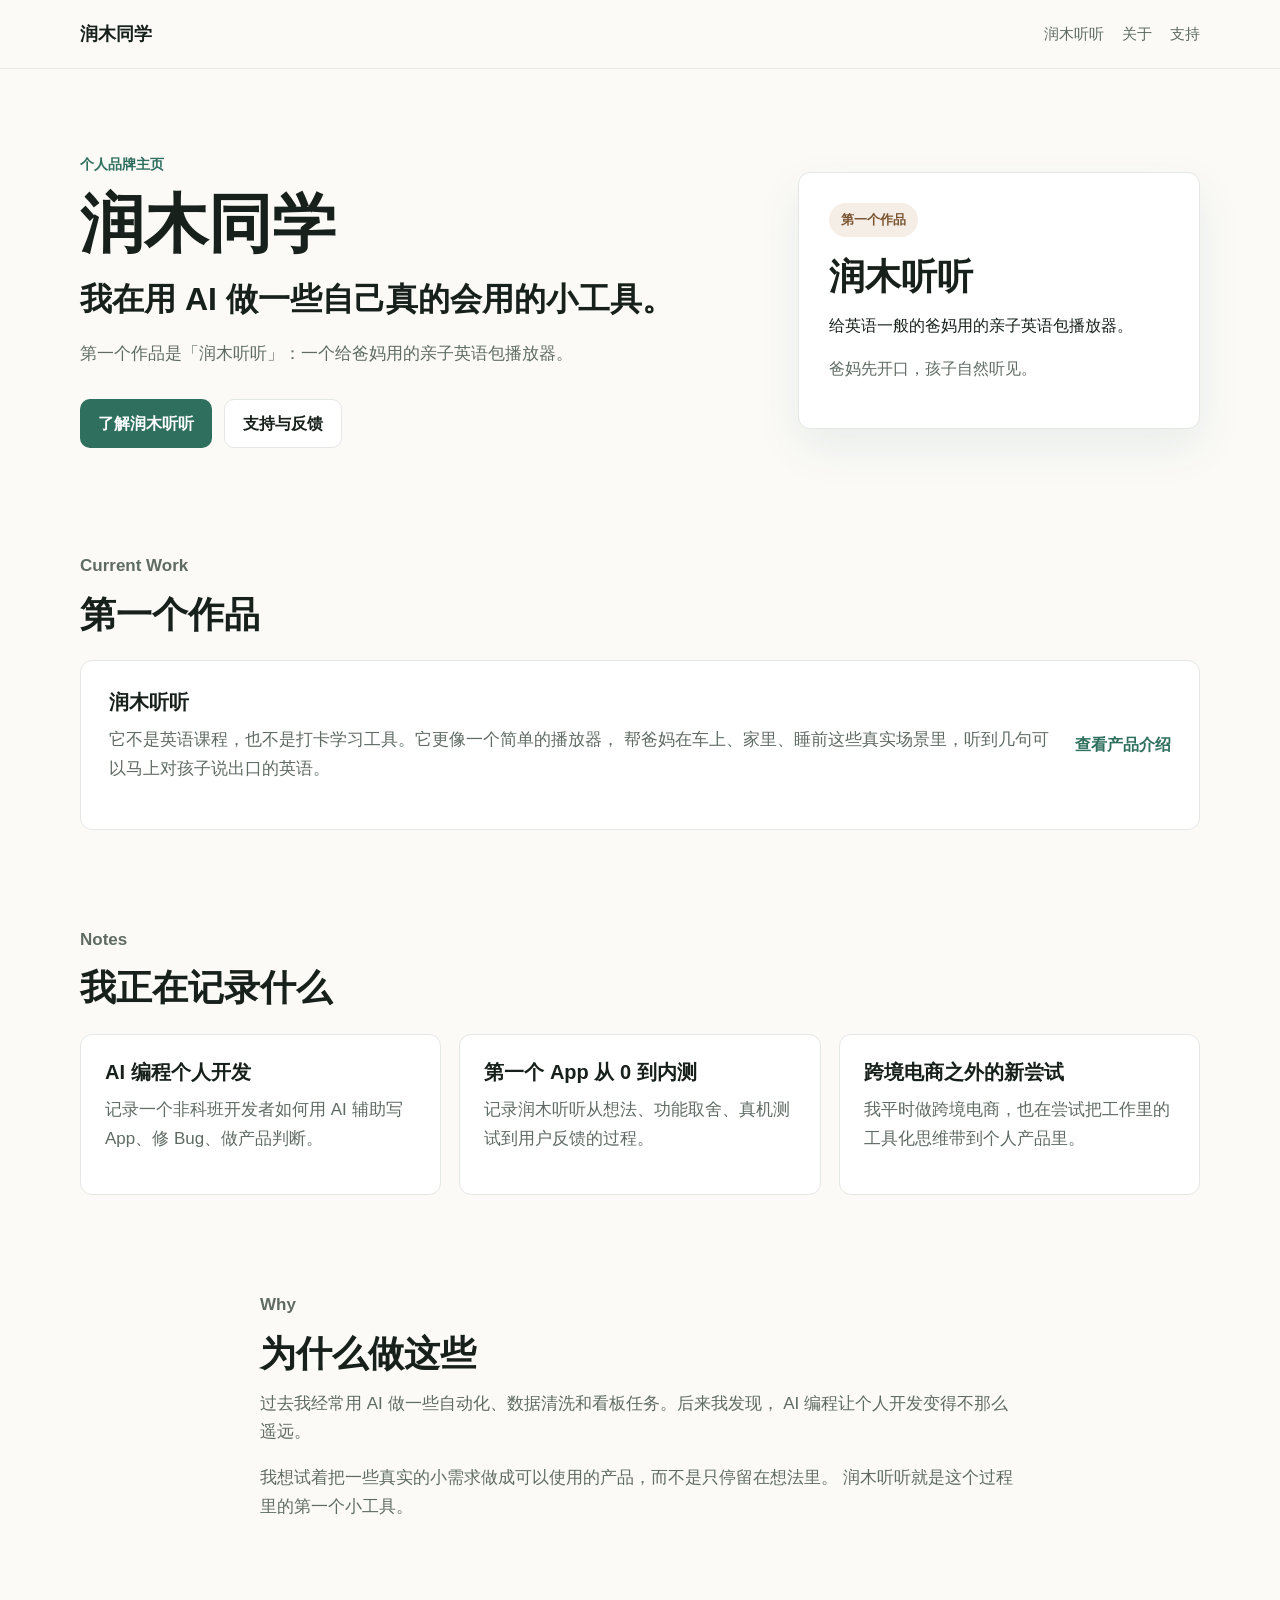
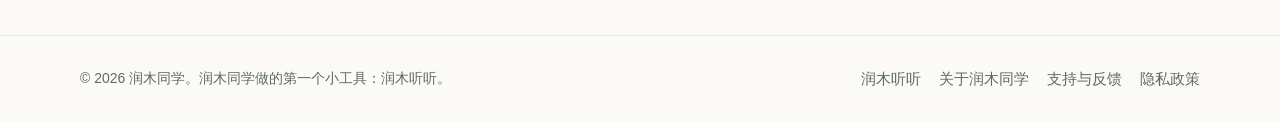
==== index.html @ d9564899 "第一次提交，雏形占位" ====
<!doctype html>
<html lang="zh-CN">
  <head>
    <meta charset="utf-8">
    <meta name="viewport" content="width=device-width, initial-scale=1">
    <title>润木同学｜用 AI 做真实小工具</title>
    <meta
      name="description"
      content="润木同学正在用 AI 辅助开发一些自己真的会用的小工具。第一个作品是润木听听，一个给爸妈用的亲子英语包播放器。"
    >
    <link rel="stylesheet" href="assets/css/style.css">
  </head>
  <body>
    <header class="site-header">
      <nav class="nav container" aria-label="主导航">
        <a class="brand" href="index.html">润木同学</a>
        <div class="nav-links">
          <a href="tingting.html">润木听听</a>
          <a href="about.html">关于</a>
          <a href="support.html">支持</a>
        </div>
      </nav>
    </header>

    <main>
      <section class="hero container">
        <div class="hero-copy">
          <p class="eyebrow">个人品牌主页</p>
          <h1>润木同学</h1>
          <p class="lead">我在用 AI 做一些自己真的会用的小工具。</p>
          <p class="hero-note">
            第一个作品是「润木听听」：一个给爸妈用的亲子英语包播放器。
          </p>
          <div class="actions">
            <a class="button button-primary" href="tingting.html">了解润木听听</a>
            <a class="button button-secondary" href="support.html">支持与反馈</a>
          </div>
        </div>

        <aside class="product-card" aria-label="当前作品">
          <span class="tag">第一个作品</span>
          <h2>润木听听</h2>
          <p>给英语一般的爸妈用的亲子英语包播放器。</p>
          <p class="muted">爸妈先开口，孩子自然听见。</p>
        </aside>
      </section>

      <section class="section container">
        <div class="section-heading">
          <p class="eyebrow">Current Work</p>
          <h2>第一个作品</h2>
        </div>
        <div class="feature">
          <div>
            <h3>润木听听</h3>
            <p>
              它不是英语课程，也不是打卡学习工具。它更像一个简单的播放器，
              帮爸妈在车上、家里、睡前这些真实场景里，听到几句可以马上对孩子说出口的英语。
            </p>
          </div>
          <a class="text-link" href="tingting.html">查看产品介绍</a>
        </div>
      </section>

      <section class="section container">
        <div class="section-heading">
          <p class="eyebrow">Notes</p>
          <h2>我正在记录什么</h2>
        </div>
        <div class="grid">
          <article class="card">
            <h3>AI 编程个人开发</h3>
            <p>记录一个非科班开发者如何用 AI 辅助写 App、修 Bug、做产品判断。</p>
          </article>
          <article class="card">
            <h3>第一个 App 从 0 到内测</h3>
            <p>记录润木听听从想法、功能取舍、真机测试到用户反馈的过程。</p>
          </article>
          <article class="card">
            <h3>跨境电商之外的新尝试</h3>
            <p>我平时做跨境电商，也在尝试把工作里的工具化思维带到个人产品里。</p>
          </article>
        </div>
      </section>

      <section class="section section-narrow container">
        <p class="eyebrow">Why</p>
        <h2>为什么做这些</h2>
        <p>
          过去我经常用 AI 做一些自动化、数据清洗和看板任务。后来我发现，
          AI 编程让个人开发变得不那么遥远。
        </p>
        <p>
          我想试着把一些真实的小需求做成可以使用的产品，而不是只停留在想法里。
          润木听听就是这个过程里的第一个小工具。
        </p>
      </section>
    </main>

    <footer class="site-footer">
      <div class="container footer-inner">
        <p>© 2026 润木同学。润木同学做的第一个小工具：润木听听。</p>
        <div class="footer-links">
          <a href="tingting.html">润木听听</a>
          <a href="about.html">关于润木同学</a>
          <a href="support.html">支持与反馈</a>
          <a href="privacy.html">隐私政策</a>
        </div>
      </div>
    </footer>
  </body>
</html>
---- assets/css/style.css ----
:root {
  --bg: #fbfaf7;
  --surface: #ffffff;
  --text: #17201b;
  --muted: #5f6b63;
  --border: #e4e8e2;
  --primary: #2e6f5e;
  --primary-dark: #1f5b4d;
  --wood: #b98555;
}

* {
  box-sizing: border-box;
}

html {
  background: var(--bg);
  color: var(--text);
  font-family: -apple-system, BlinkMacSystemFont, "Segoe UI", "PingFang SC",
    "Microsoft YaHei", sans-serif;
}

body {
  margin: 0;
  background: var(--bg);
  color: var(--text);
  line-height: 1.7;
}

a {
  color: inherit;
  text-decoration: none;
}

.container {
  width: min(1120px, calc(100% - 40px));
  margin: 0 auto;
}

.site-header {
  position: sticky;
  top: 0;
  z-index: 10;
  border-bottom: 1px solid rgba(228, 232, 226, 0.8);
  background: rgba(251, 250, 247, 0.92);
  backdrop-filter: blur(12px);
}

.nav {
  display: flex;
  min-height: 68px;
  align-items: center;
  justify-content: space-between;
  gap: 24px;
}

.brand {
  font-size: 18px;
  font-weight: 700;
}

.nav-links,
.footer-links {
  display: flex;
  flex-wrap: wrap;
  gap: 18px;
  color: var(--muted);
  font-size: 15px;
}

.nav-links a:hover,
.footer-links a:hover,
.text-link:hover {
  color: var(--primary);
}

.hero {
  display: grid;
  grid-template-columns: minmax(0, 1.25fr) minmax(280px, 0.75fr);
  gap: 48px;
  align-items: center;
  padding: 84px 0 56px;
}

.eyebrow {
  margin: 0 0 12px;
  color: var(--primary);
  font-size: 14px;
  font-weight: 700;
}

h1,
h2,
h3,
p {
  margin-top: 0;
}

h1 {
  margin-bottom: 18px;
  font-size: clamp(38px, 6vw, 64px);
  line-height: 1.12;
}

h2 {
  margin-bottom: 14px;
  font-size: clamp(26px, 4vw, 36px);
  line-height: 1.2;
}

h3 {
  margin-bottom: 10px;
  font-size: 20px;
  line-height: 1.35;
}

.lead {
  max-width: 680px;
  margin-bottom: 18px;
  font-size: clamp(22px, 4vw, 32px);
  font-weight: 600;
  line-height: 1.35;
}

.hero-note,
.section p,
.card p,
.feature p {
  color: var(--muted);
  font-size: 17px;
}

.actions {
  display: flex;
  flex-wrap: wrap;
  gap: 12px;
  margin-top: 30px;
}

.button {
  display: inline-flex;
  min-height: 46px;
  align-items: center;
  justify-content: center;
  border-radius: 10px;
  padding: 10px 18px;
  font-weight: 700;
}

.button-primary {
  background: var(--primary);
  color: #ffffff;
}

.button-primary:hover {
  background: var(--primary-dark);
}

.button-secondary {
  border: 1px solid var(--border);
  background: var(--surface);
  color: var(--text);
}

.button-secondary:hover {
  border-color: var(--primary);
}

.product-card,
.card,
.feature {
  border: 1px solid var(--border);
  border-radius: 12px;
  background: var(--surface);
}

.product-card {
  padding: 30px;
  box-shadow: 0 18px 45px rgba(31, 91, 77, 0.08);
}

.tag {
  display: inline-flex;
  margin-bottom: 18px;
  border-radius: 999px;
  background: rgba(185, 133, 85, 0.14);
  color: #7a5431;
  padding: 6px 12px;
  font-size: 13px;
  font-weight: 700;
}

.muted {
  color: var(--muted);
}

.section {
  padding: 48px 0;
}

.section-heading {
  max-width: 720px;
  margin-bottom: 24px;
}

.feature {
  display: flex;
  align-items: center;
  justify-content: space-between;
  gap: 24px;
  padding: 28px;
}

.text-link {
  color: var(--primary);
  font-weight: 700;
  white-space: nowrap;
}

.grid {
  display: grid;
  grid-template-columns: repeat(3, minmax(0, 1fr));
  gap: 18px;
}

.card {
  padding: 24px;
}

.section-narrow {
  max-width: 760px;
}

.site-footer {
  margin-top: 48px;
  border-top: 1px solid var(--border);
  padding: 30px 0;
}

.footer-inner {
  display: flex;
  align-items: center;
  justify-content: space-between;
  gap: 24px;
}

.site-footer p {
  margin: 0;
  color: var(--muted);
  font-size: 14px;
}

@media (max-width: 760px) {
  .container {
    width: min(100% - 40px, 1120px);
  }

  .nav {
    min-height: 74px;
    align-items: flex-start;
    flex-direction: column;
    justify-content: center;
    gap: 8px;
  }

  .hero {
    grid-template-columns: 1fr;
    gap: 26px;
    padding: 50px 0 34px;
  }

  .actions,
  .feature,
  .footer-inner {
    align-items: stretch;
    flex-direction: column;
  }

  .button {
    width: 100%;
  }

  .grid {
    grid-template-columns: 1fr;
  }

  .text-link {
    white-space: normal;
  }
}
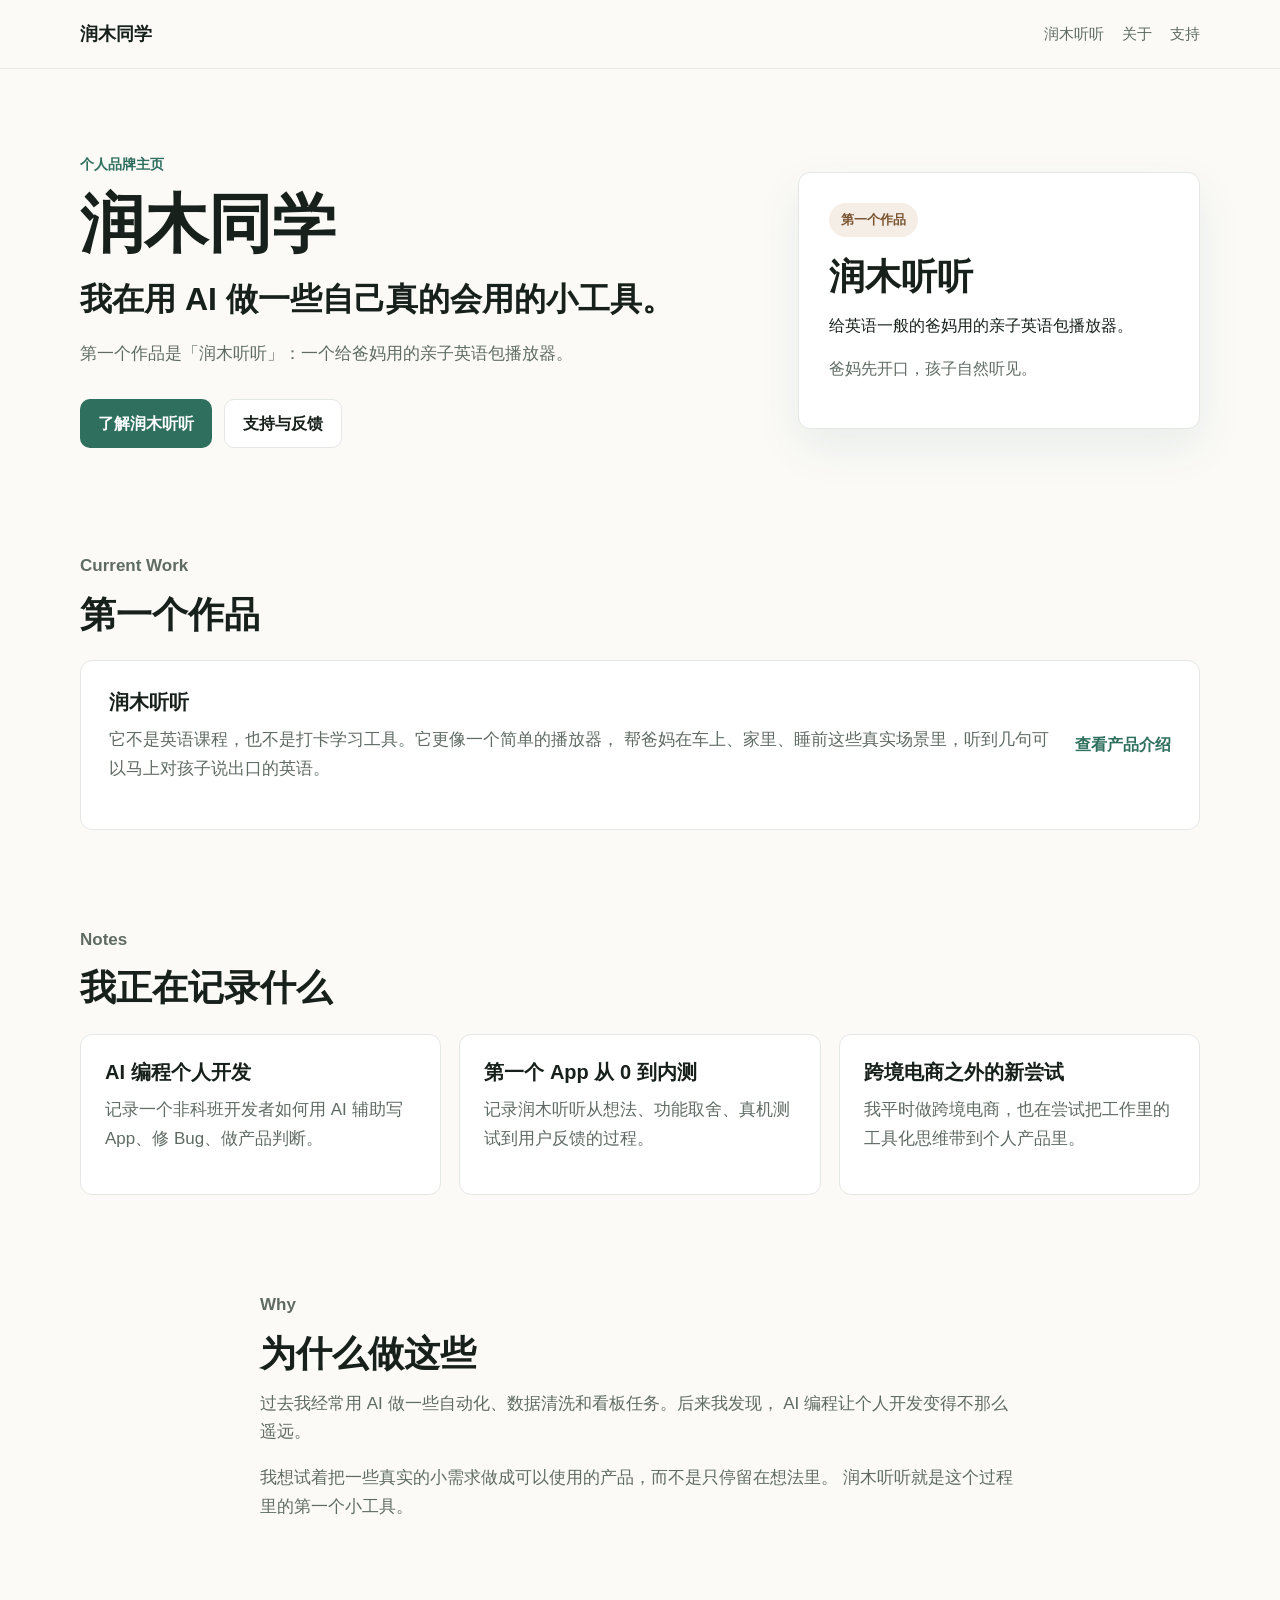
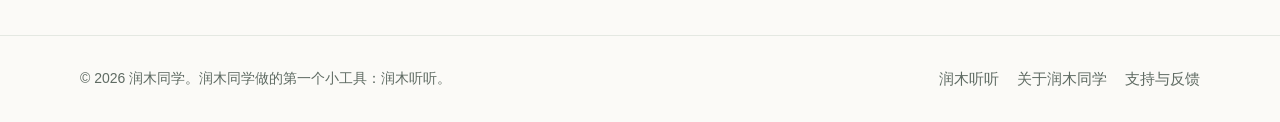
==== commit b14f4c57: "Update download link and remove privacy page" ====
--- a/index.html
+++ b/index.html
@@ -104,7 +104,6 @@
           <a href="tingting.html">润木听听</a>
           <a href="about.html">关于润木同学</a>
           <a href="support.html">支持与反馈</a>
-          <a href="privacy.html">隐私政策</a>
         </div>
       </div>
     </footer>
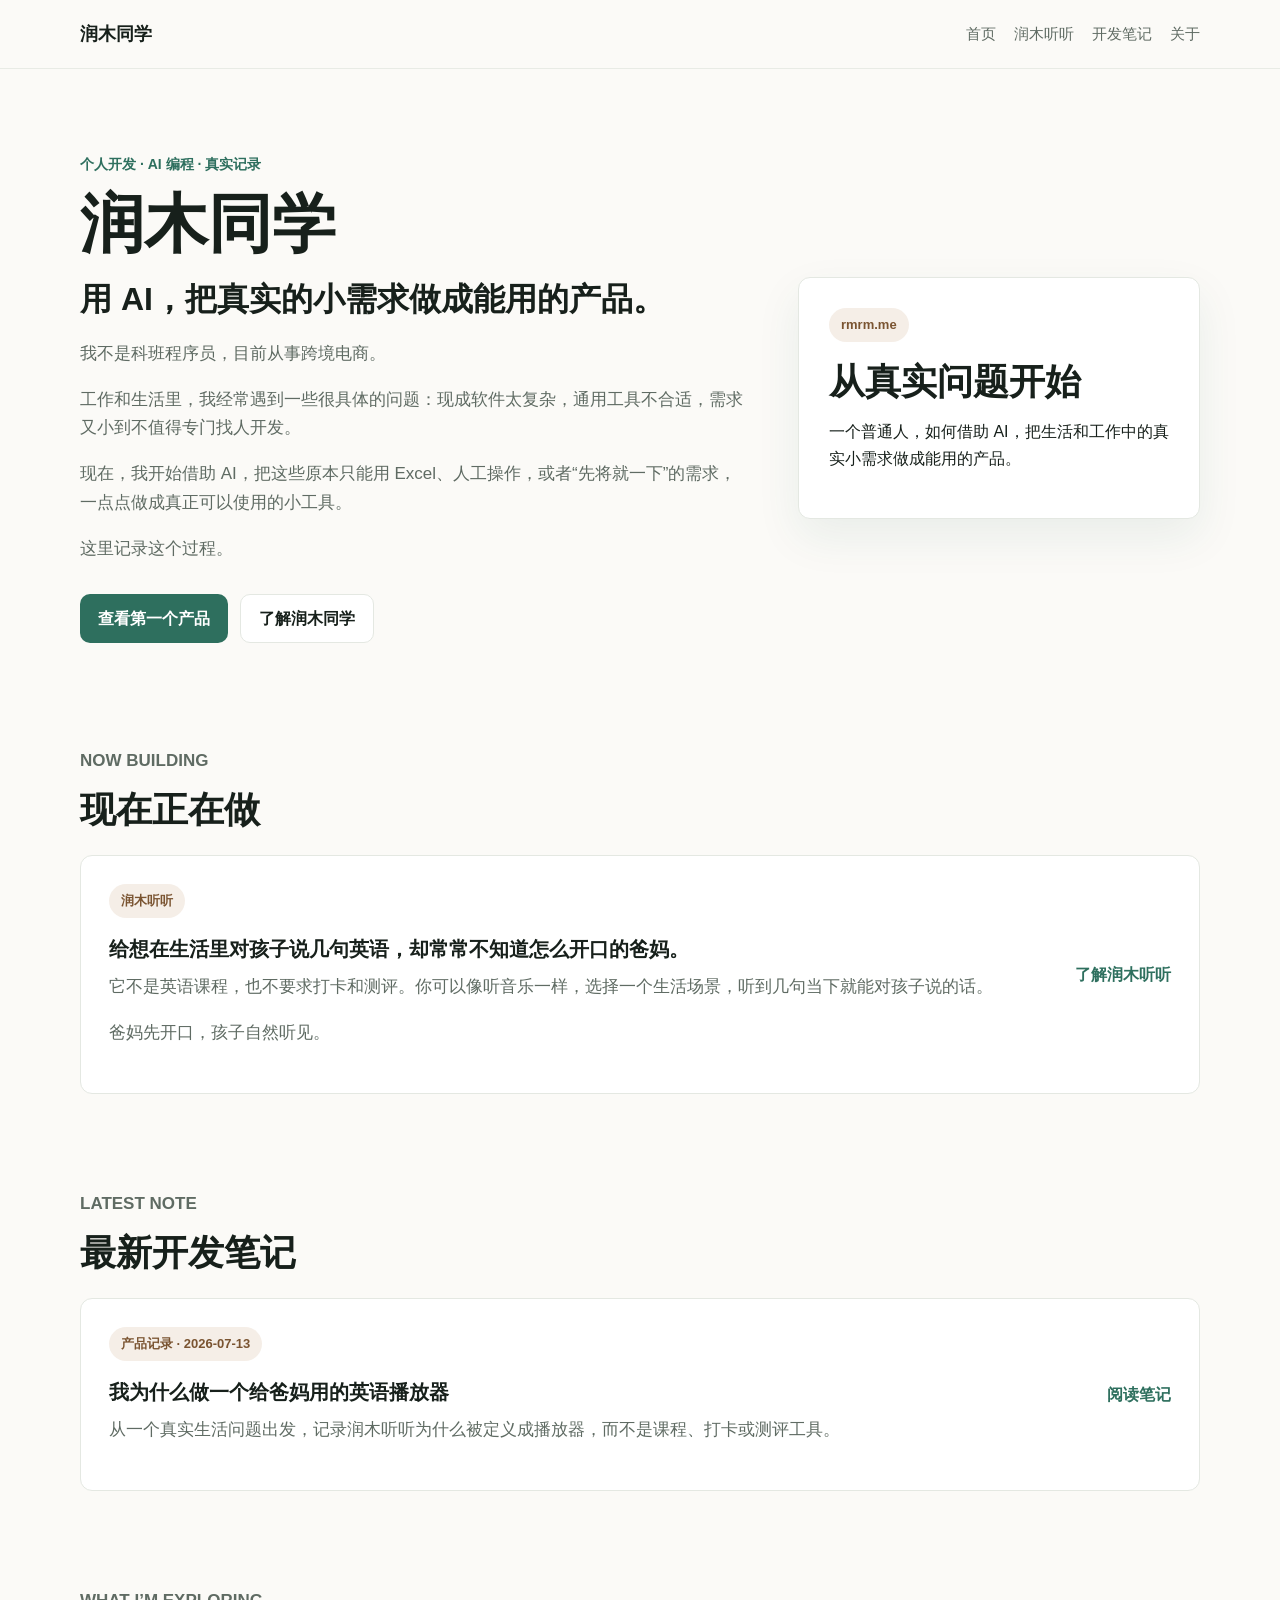
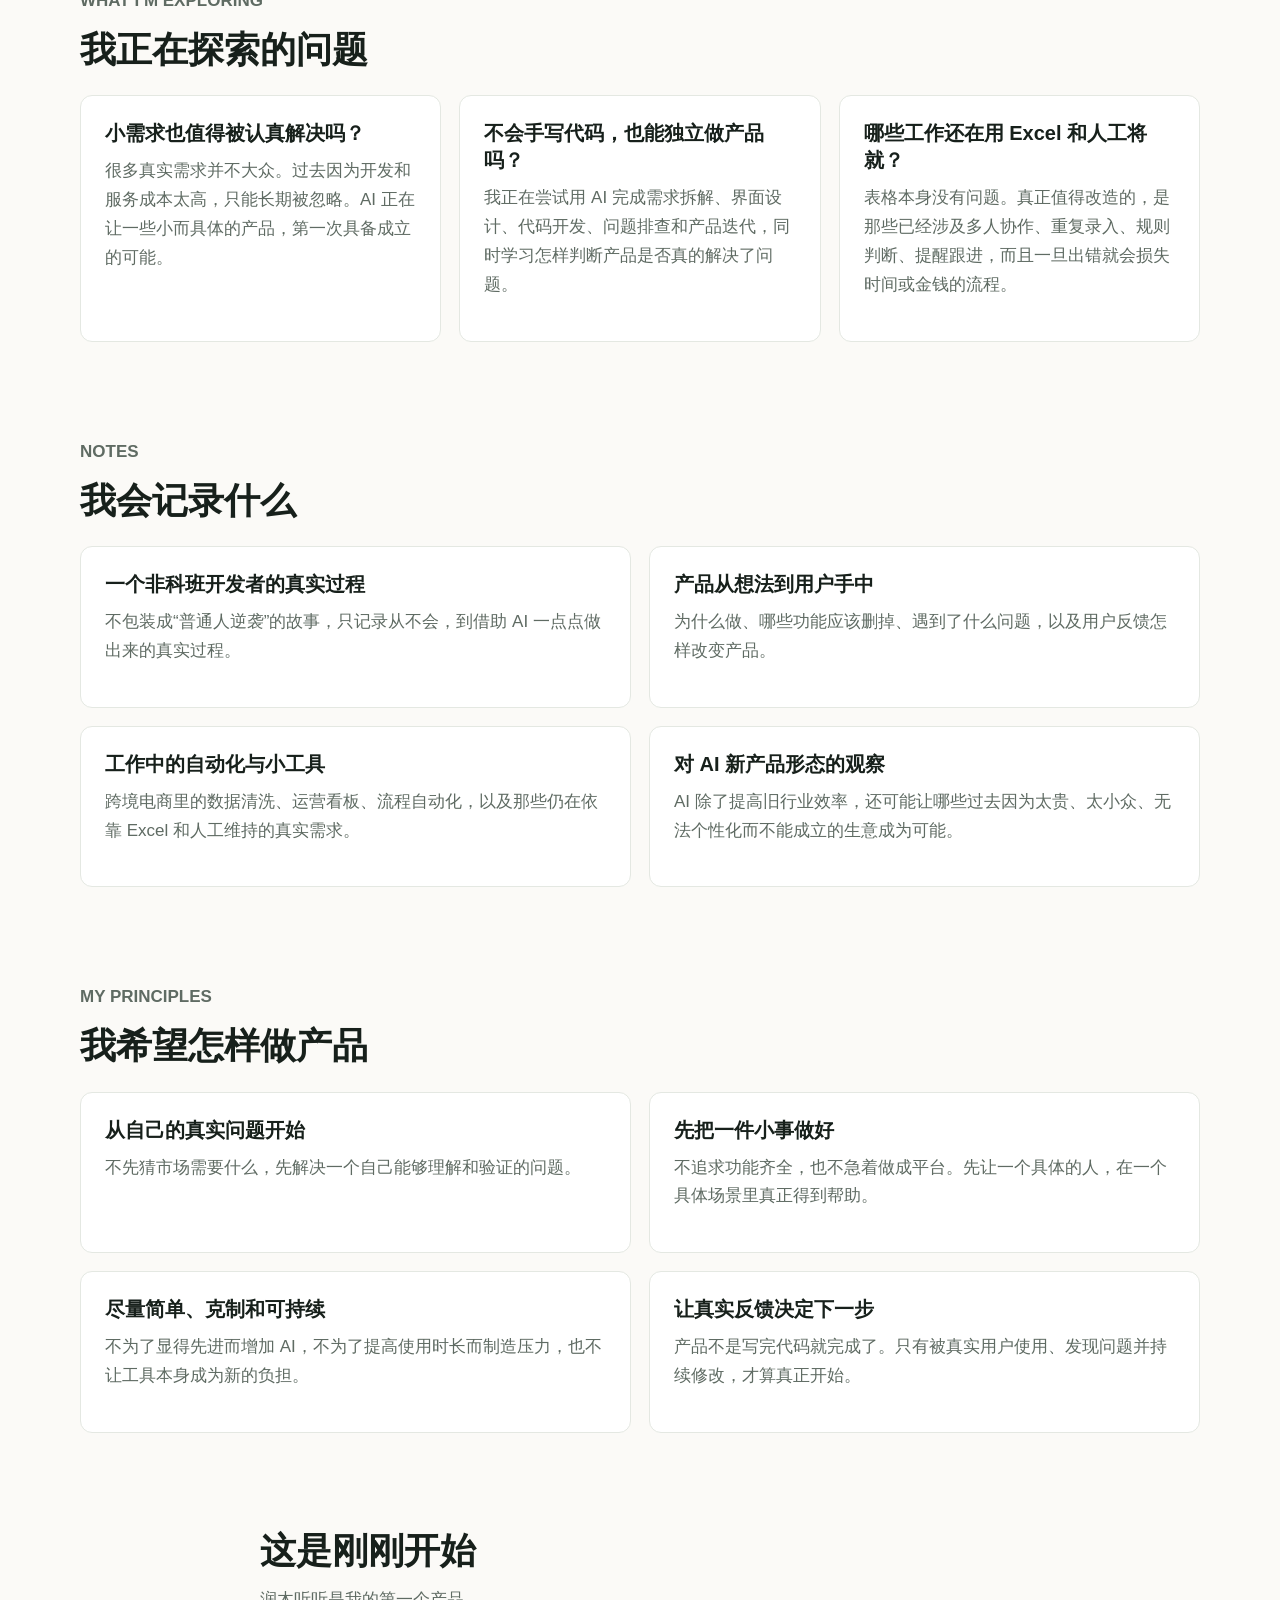
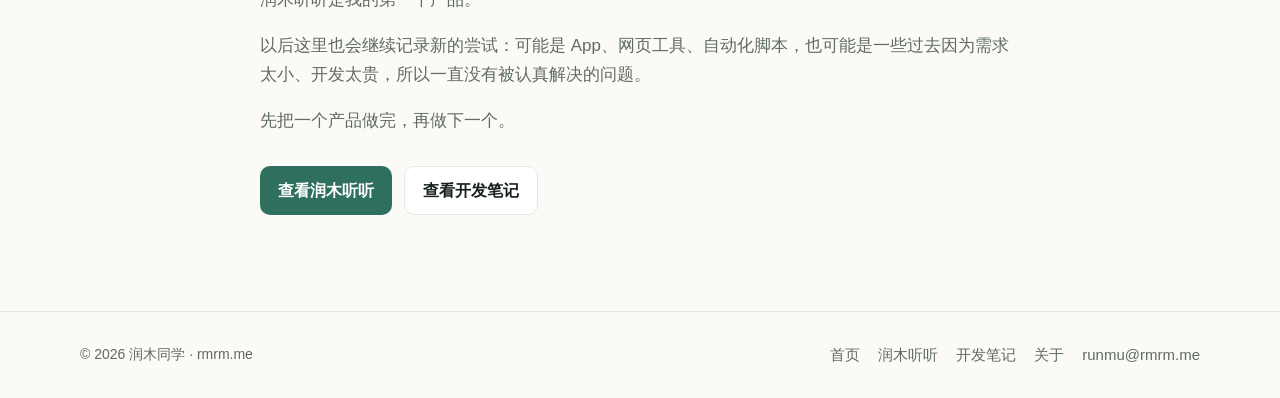
==== commit 7bb9dec3: "Update site docs and development notes" ====
--- a/index.html
+++ b/index.html
@@ -3,109 +3,187 @@
   <head>
     <meta charset="utf-8">
     <meta name="viewport" content="width=device-width, initial-scale=1">
-    <title>润木同学｜用 AI 做真实小工具</title>
+    <title>润木同学｜把真实的小需求做成产品</title>
     <meta
       name="description"
-      content="润木同学正在用 AI 辅助开发一些自己真的会用的小工具。第一个作品是润木听听，一个给爸妈用的亲子英语包播放器。"
+      content="一个非科班个人开发者的真实记录。用 AI 做 App、自动化和小工具，从生活与工作中的真实需求出发，把想法一点点做成可以使用的产品。"
     >
+    <link rel="canonical" href="https://rmrm.me/">
+    <meta property="og:type" content="website">
+    <meta property="og:site_name" content="润木同学">
+    <meta property="og:title" content="润木同学｜把真实的小需求做成产品">
+    <meta property="og:description" content="一个非科班个人开发者的真实记录。用 AI 做 App、自动化和小工具，从真实需求出发，把想法一点点做成可以使用的产品。">
+    <meta property="og:url" content="https://rmrm.me/">
+    <link rel="icon" href="assets/images/favicon.svg" type="image/svg+xml">
     <link rel="stylesheet" href="assets/css/style.css">
   </head>
   <body>
     <header class="site-header">
-      <nav class="nav container" aria-label="主导航">
+            <nav class="nav container" aria-label="主导航">
         <a class="brand" href="index.html">润木同学</a>
         <div class="nav-links">
+          <a href="index.html">首页</a>
           <a href="tingting.html">润木听听</a>
+          <a href="notes.html">开发笔记</a>
           <a href="about.html">关于</a>
-          <a href="support.html">支持</a>
         </div>
-      </nav>
-    </header>
+      </nav>    </header>
 
     <main>
       <section class="hero container">
         <div class="hero-copy">
-          <p class="eyebrow">个人品牌主页</p>
+          <p class="eyebrow">个人开发 · AI 编程 · 真实记录</p>
           <h1>润木同学</h1>
-          <p class="lead">我在用 AI 做一些自己真的会用的小工具。</p>
+          <p class="lead">用 AI，把真实的小需求做成能用的产品。</p>
+          <p class="hero-note">我不是科班程序员，目前从事跨境电商。</p>
           <p class="hero-note">
-            第一个作品是「润木听听」：一个给爸妈用的亲子英语包播放器。
+            工作和生活里，我经常遇到一些很具体的问题：现成软件太复杂，通用工具不合适，需求又小到不值得专门找人开发。
           </p>
+          <p class="hero-note">
+            现在，我开始借助 AI，把这些原本只能用 Excel、人工操作，或者“先将就一下”的需求，一点点做成真正可以使用的小工具。
+          </p>
+          <p class="hero-note">这里记录这个过程。</p>
           <div class="actions">
-            <a class="button button-primary" href="tingting.html">了解润木听听</a>
-            <a class="button button-secondary" href="support.html">支持与反馈</a>
+            <a class="button button-primary" href="tingting.html">查看第一个产品</a>
+            <a class="button button-secondary" href="about.html">了解润木同学</a>
           </div>
         </div>
 
-        <aside class="product-card" aria-label="当前作品">
-          <span class="tag">第一个作品</span>
-          <h2>润木听听</h2>
-          <p>给英语一般的爸妈用的亲子英语包播放器。</p>
-          <p class="muted">爸妈先开口，孩子自然听见。</p>
+        <aside class="product-card" aria-label="网站主线">
+          <span class="tag">rmrm.me</span>
+          <h2>从真实问题开始</h2>
+          <p>一个普通人，如何借助 AI，把生活和工作中的真实小需求做成能用的产品。</p>
         </aside>
       </section>
 
       <section class="section container">
         <div class="section-heading">
-          <p class="eyebrow">Current Work</p>
-          <h2>第一个作品</h2>
+          <p class="eyebrow">NOW BUILDING</p>
+          <h2>现在正在做</h2>
         </div>
         <div class="feature">
           <div>
-            <h3>润木听听</h3>
+            <span class="tag">润木听听</span>
+            <h3>给想在生活里对孩子说几句英语，却常常不知道怎么开口的爸妈。</h3>
             <p>
-              它不是英语课程，也不是打卡学习工具。它更像一个简单的播放器，
-              帮爸妈在车上、家里、睡前这些真实场景里，听到几句可以马上对孩子说出口的英语。
+              它不是英语课程，也不要求打卡和测评。你可以像听音乐一样，选择一个生活场景，听到几句当下就能对孩子说的话。
             </p>
+            <p>爸妈先开口，孩子自然听见。</p>
           </div>
-          <a class="text-link" href="tingting.html">查看产品介绍</a>
+          <a class="text-link" href="tingting.html">了解润木听听</a>
         </div>
       </section>
 
       <section class="section container">
         <div class="section-heading">
-          <p class="eyebrow">Notes</p>
-          <h2>我正在记录什么</h2>
+          <p class="eyebrow">LATEST NOTE</p>
+          <h2>最新开发笔记</h2>
+        </div>
+        <div class="feature">
+          <div>
+            <span class="tag">产品记录 · 2026-07-13</span>
+            <h3>我为什么做一个给爸妈用的英语播放器</h3>
+            <p>从一个真实生活问题出发，记录润木听听为什么被定义成播放器，而不是课程、打卡或测评工具。</p>
+          </div>
+          <a class="text-link" href="notes/why-parent-english-player.html">阅读笔记</a>
+        </div>
+      </section>
+
+      <section class="section container">
+        <div class="section-heading">
+          <p class="eyebrow">WHAT I’M EXPLORING</p>
+          <h2>我正在探索的问题</h2>
         </div>
         <div class="grid">
           <article class="card">
-            <h3>AI 编程个人开发</h3>
-            <p>记录一个非科班开发者如何用 AI 辅助写 App、修 Bug、做产品判断。</p>
+            <h3>小需求也值得被认真解决吗？</h3>
+            <p>很多真实需求并不大众。过去因为开发和服务成本太高，只能长期被忽略。AI 正在让一些小而具体的产品，第一次具备成立的可能。</p>
           </article>
           <article class="card">
-            <h3>第一个 App 从 0 到内测</h3>
-            <p>记录润木听听从想法、功能取舍、真机测试到用户反馈的过程。</p>
+            <h3>不会手写代码，也能独立做产品吗？</h3>
+            <p>我正在尝试用 AI 完成需求拆解、界面设计、代码开发、问题排查和产品迭代，同时学习怎样判断产品是否真的解决了问题。</p>
           </article>
           <article class="card">
-            <h3>跨境电商之外的新尝试</h3>
-            <p>我平时做跨境电商，也在尝试把工作里的工具化思维带到个人产品里。</p>
+            <h3>哪些工作还在用 Excel 和人工将就？</h3>
+            <p>表格本身没有问题。真正值得改造的，是那些已经涉及多人协作、重复录入、规则判断、提醒跟进，而且一旦出错就会损失时间或金钱的流程。</p>
+          </article>
+        </div>
+      </section>
+
+      <section class="section container">
+        <div class="section-heading">
+          <p class="eyebrow">NOTES</p>
+          <h2>我会记录什么</h2>
+        </div>
+        <div class="grid-2">
+          <article class="card">
+            <h3>一个非科班开发者的真实过程</h3>
+            <p>不包装成“普通人逆袭”的故事，只记录从不会，到借助 AI 一点点做出来的真实过程。</p>
+          </article>
+          <article class="card">
+            <h3>产品从想法到用户手中</h3>
+            <p>为什么做、哪些功能应该删掉、遇到了什么问题，以及用户反馈怎样改变产品。</p>
+          </article>
+          <article class="card">
+            <h3>工作中的自动化与小工具</h3>
+            <p>跨境电商里的数据清洗、运营看板、流程自动化，以及那些仍在依靠 Excel 和人工维持的真实需求。</p>
+          </article>
+          <article class="card">
+            <h3>对 AI 新产品形态的观察</h3>
+            <p>AI 除了提高旧行业效率，还可能让哪些过去因为太贵、太小众、无法个性化而不能成立的生意成为可能。</p>
+          </article>
+        </div>
+      </section>
+
+      <section class="section container">
+        <div class="section-heading">
+          <p class="eyebrow">MY PRINCIPLES</p>
+          <h2>我希望怎样做产品</h2>
+        </div>
+        <div class="grid-2">
+          <article class="card">
+            <h3>从自己的真实问题开始</h3>
+            <p>不先猜市场需要什么，先解决一个自己能够理解和验证的问题。</p>
+          </article>
+          <article class="card">
+            <h3>先把一件小事做好</h3>
+            <p>不追求功能齐全，也不急着做成平台。先让一个具体的人，在一个具体场景里真正得到帮助。</p>
+          </article>
+          <article class="card">
+            <h3>尽量简单、克制和可持续</h3>
+            <p>不为了显得先进而增加 AI，不为了提高使用时长而制造压力，也不让工具本身成为新的负担。</p>
+          </article>
+          <article class="card">
+            <h3>让真实反馈决定下一步</h3>
+            <p>产品不是写完代码就完成了。只有被真实用户使用、发现问题并持续修改，才算真正开始。</p>
           </article>
         </div>
       </section>
 
       <section class="section section-narrow container">
-        <p class="eyebrow">Why</p>
-        <h2>为什么做这些</h2>
+        <h2>这是刚刚开始</h2>
+        <p>润木听听是我的第一个产品。</p>
         <p>
-          过去我经常用 AI 做一些自动化、数据清洗和看板任务。后来我发现，
-          AI 编程让个人开发变得不那么遥远。
+          以后这里也会继续记录新的尝试：可能是 App、网页工具、自动化脚本，也可能是一些过去因为需求太小、开发太贵，所以一直没有被认真解决的问题。
         </p>
-        <p>
-          我想试着把一些真实的小需求做成可以使用的产品，而不是只停留在想法里。
-          润木听听就是这个过程里的第一个小工具。
-        </p>
+        <p>先把一个产品做完，再做下一个。</p>
+        <div class="actions">
+          <a class="button button-primary" href="tingting.html">查看润木听听</a>
+          <a class="button button-secondary" href="notes.html">查看开发笔记</a>
+        </div>
       </section>
     </main>
 
-    <footer class="site-footer">
+        <footer class="site-footer">
       <div class="container footer-inner">
-        <p>© 2026 润木同学。润木同学做的第一个小工具：润木听听。</p>
+        <p>© 2026 润木同学 · rmrm.me</p>
         <div class="footer-links">
+          <a href="index.html">首页</a>
           <a href="tingting.html">润木听听</a>
-          <a href="about.html">关于润木同学</a>
-          <a href="support.html">支持与反馈</a>
+          <a href="notes.html">开发笔记</a>
+          <a href="about.html">关于</a>
+          <a href="mailto:runmu@rmrm.me">runmu@rmrm.me</a>
         </div>
       </div>
-    </footer>
-  </body>
-</html>
+    </footer>  </body>
+</html>
--- a/assets/css/style.css
+++ b/assets/css/style.css
@@ -32,6 +32,17 @@
   text-decoration: none;
 }
 
+ul {
+  margin: 0 0 18px;
+  padding-left: 22px;
+  color: var(--muted);
+  font-size: 17px;
+}
+
+li + li {
+  margin-top: 8px;
+}
+
 .container {
   width: min(1120px, calc(100% - 40px));
   margin: 0 auto;
@@ -227,6 +238,30 @@
   padding: 24px;
 }
 
+.card .tag {
+  margin-bottom: 14px;
+}
+
+.grid-2 {
+  display: grid;
+  grid-template-columns: repeat(2, minmax(0, 1fr));
+  gap: 18px;
+}
+
+.timeline {
+  display: grid;
+  gap: 14px;
+}
+
+.timeline-item {
+  border-left: 3px solid rgba(46, 111, 94, 0.28);
+  padding-left: 18px;
+}
+
+.timeline-item h3 {
+  margin-bottom: 6px;
+}
+
 .section-narrow {
   max-width: 760px;
 }
@@ -284,7 +319,50 @@
     grid-template-columns: 1fr;
   }
 
+  .grid-2 {
+    grid-template-columns: 1fr;
+  }
+
   .text-link {
     white-space: normal;
   }
 }
+
+.article {
+  max-width: 820px;
+  padding: 72px 0 32px;
+}
+
+.article h1 {
+  max-width: 760px;
+}
+
+.article-body {
+  max-width: 760px;
+}
+
+.article-body h2 {
+  margin-top: 44px;
+}
+
+.article-body blockquote {
+  margin: 24px 0;
+  border-left: 3px solid rgba(46, 111, 94, 0.32);
+  padding: 10px 0 10px 18px;
+  color: var(--text);
+  font-weight: 600;
+}
+
+.article-body pre {
+  overflow-x: auto;
+  border: 1px solid var(--border);
+  border-radius: 10px;
+  background: var(--surface);
+  padding: 16px;
+  color: var(--muted);
+}
+
+.article-body code {
+  font-family: Consolas, "SFMono-Regular", Menlo, monospace;
+  font-size: 14px;
+}
